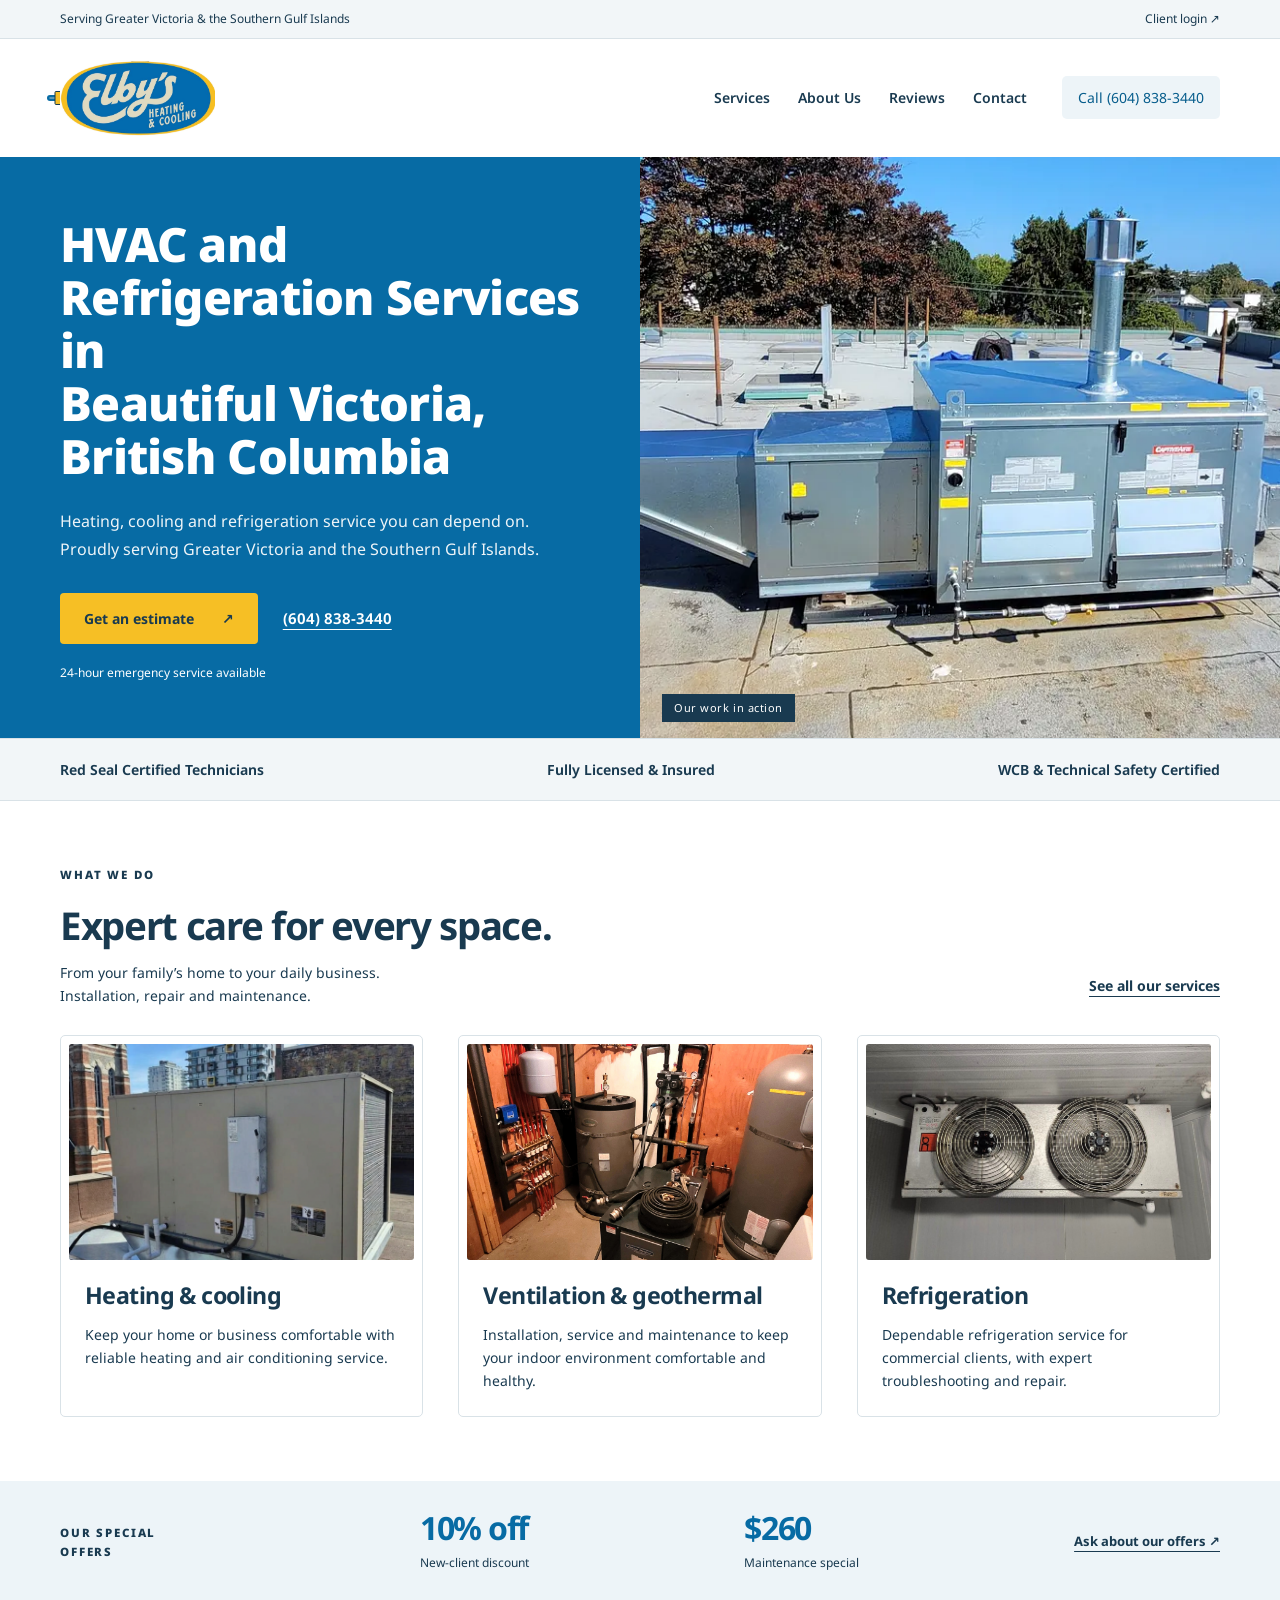
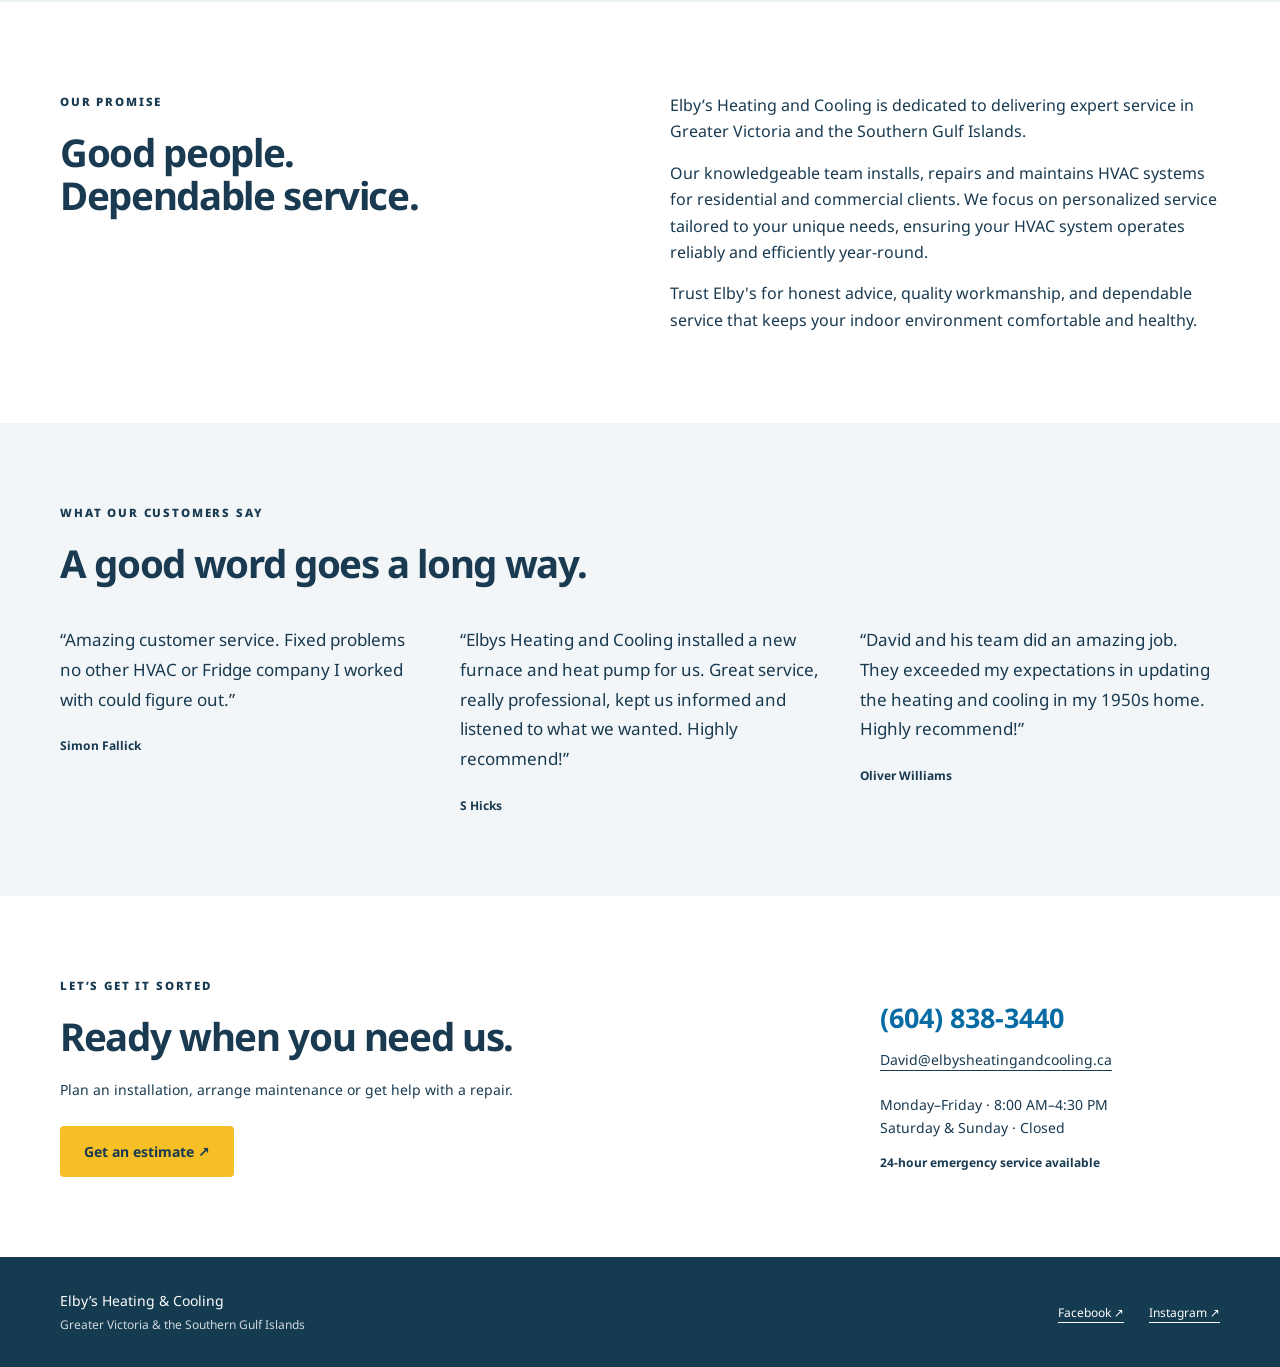
==== mockups/modern-pipe.html @ a6608c2c "Adding modern pipe variant" ====
<!doctype html>
<html lang="en">

<head>
    <meta charset="utf-8">
    <meta name="viewport" content="width=device-width, initial-scale=1">
    <meta name="robots" content="noindex">
    <title>Elby’s — Modern pipe animation preview</title>
    <link rel="stylesheet" href="style.css">
    <link rel="stylesheet" href="vintage-pipe.css">
    <link rel="stylesheet" href="modern-pipe.css">
    <script src="vintage-pipe.js" defer></script>
</head>

<body class="modern pipe-version"><a class="skip" href="#main">Skip to content</a>
    <!--<aside class="concepts" aria-label="Design concepts"><a href="index.html">Homepage concepts</a>
        <nav aria-label="Choose a visual style"><a href="vintage.html">01 Subtle vintage trade</a><a
                href="editorial.html">02 Mid-century editorial</a><a href="modern.html" aria-current="page">03 Mostly
                modern</a></nav>
    </aside>-->
    <div class="utility">
        <div class="wrap"><span>Serving Greater Victoria &amp; the Southern Gulf Islands</span><a
                href="https://clienthub.getjobber.com/client_hubs/7fed755e-a58d-40ae-a32a-76f897618acb/login/new?source=share_login">Client
                login ↗</a></div>
    </div>
    <div class="pipe-stage">
        <svg class="scroll-pipe" aria-hidden="true" focusable="false" xmlns="http://www.w3.org/2000/svg">
            <g class="pipe-run" fill="none" stroke-linecap="round" stroke-linejoin="round">
                <path class="pipe-clearance" />
                <path class="pipe-blue" />
                <path class="pipe-highlight" />
            </g>
            <g class="pipe-connections" fill="none" stroke-linecap="round" stroke-linejoin="round"></g>
            <rect class="pipe-fitting pipe-start" width="10" height="13" rx="1" />
            <rect class="pipe-fitting pipe-end" width="10" height="13" rx="1" />
        </svg>
    <header class="wrap site-header"><a class="brand" href="#" aria-label="Elby's Heating and Cooling home"><img
                src="../content/images/logo.PNG" width="1980" height="970" alt="Elby's Heating & Cooling"></a>
        <nav aria-label="Main navigation"><a href="#services">Services</a><a href="#about">About Us</a><a
                href="#reviews">Reviews</a><a href="#contact">Contact</a></nav><a class="header-call"
            href="tel:+16048383440">Call (604) 838-3440</a>
    </header>
    <main id="main">
        <section class="hero wrap" data-pipe-ports>
            <span class="hero-pipe-port hero-pipe-port--top" aria-hidden="true"></span>
            <span class="hero-pipe-port hero-pipe-port--bottom" aria-hidden="true"></span>
            <div class="hero-copy">
                <!--<p class="eyebrow">Victoria, BC · Residential &amp; commercial</p>-->
                <h1>HVAC and Refrigeration Services in<br/> Beautiful Victoria, British Columbia</h1>
                <p class="intro">Heating, cooling and refrigeration service you can depend on. Proudly serving Greater
                    Victoria and the Southern Gulf Islands.</p>
                <div class="actions"><a class="button"
                        href="https://clienthub.getjobber.com/hubs/7fed755e-a58d-40ae-a32a-76f897618acb/public/requests/2465666/embedded_new">Get
                        an estimate <span aria-hidden="true">↗</span></a><a class="phone" href="tel:+16048383440">(604)
                        838-3440</a></div>
                <p class="emergency">24-hour emergency service available</p>
            </div>
            <figure class="hero-photo"><img
                    src="../content/current-homepage_files/i04exa9ltbidveiv72bknd5ac4s3_8bOd.webp" width="916"
                    height="600" alt="Installed rooftop HVAC equipment at a local property">
                <figcaption>Our work in action</figcaption>
            </figure>
        </section>
        <section class="credentials" aria-label="Qualifications">
            <div class="wrap"><span>Red Seal Certified Technicians</span><span>Fully Licensed &amp;
                    Insured</span><span>WCB &amp; Technical Safety Certified</span></div>
        </section>
        <section class="section wrap services" id="services">
            <div class="section-heading">
                <div>
                    <p class="eyebrow">What we do</p>
                    <h2>Expert care for every space.</h2>
                    <p class="services-intro">From your family’s home to your daily business.<br>Installation, repair and maintenance.</p>
                </div>
                <a class="services-link" href="services.html">See all our services</a>
            </div>
            <div class="service-list">
                <article>
                    <img src="../content/images/Cabinet%20Photo%20Sticker%20Removal.png" width="1496" height="1496"
                        alt="Rooftop heating and cooling unit">
                    <h3>Heating &amp; cooling</h3>
                    <p>Keep your home or business comfortable with reliable heating and air conditioning service.</p>
                </article>
                <article>
                    <img src="../content/images/4.jpg" width="2256" height="4000"
                        alt="Mechanical room with insulated piping and ventilation ducts">
                    <h3>Ventilation &amp; geothermal</h3>
                    <p>Installation, service and maintenance to keep your indoor environment comfortable and healthy.
                    </p>
                </article>
                <article>
                    <img src="../content/images/WhatsApp%20Image%202026-05-13%20at%209.02.05%20AM%20(3).jpeg"
                        width="1471" height="875" alt="Twin-fan refrigeration unit inside a commercial cooler">
                    <h3>Refrigeration</h3>
                    <p>Dependable refrigeration service for commercial clients, with expert troubleshooting and repair.
                    </p>
                </article>
            </div>
        </section>
        <section class="offers">
            <div class="wrap">
                <p class="eyebrow">Our Special Offers</p>
                <p><strong>10% off</strong><span>New-client discount</span></p>
                <p><strong>$260</strong><span>Maintenance special</span></p><a
                    href="https://clienthub.getjobber.com/hubs/7fed755e-a58d-40ae-a32a-76f897618acb/public/requests/2465666/embedded_new">Ask
                    about our offers ↗</a>
            </div>
        </section>
        <section class="section wrap about" id="about">
            <div>
                <p class="eyebrow">Our Promise</p>
                <h2>Good people.<br>Dependable service.</h2>
            </div>
            <div>
                <p>Elby’s Heating and Cooling is dedicated to delivering expert service in Greater Victoria and the
                    Southern Gulf Islands.</p>
                <p>Our knowledgeable team installs, repairs and maintains HVAC systems for residential and commercial
                    clients. We focus on personalized service tailored to your unique needs, ensuring your HVAC system
                    operates reliably and efficiently year-round.</p>
                <p>Trust Elby's for honest advice, quality workmanship, and dependable service that keeps your indoor
                    environment comfortable and healthy.</p>
            </div>
        </section>
        <section class="reviews section" id="reviews">
            <div class="wrap">
                <p class="eyebrow">What our customers say</p>
                <h2>A good word goes a long way.</h2>
                <div class="quotes">
                    <figure>
                        <blockquote>“Amazing customer service. Fixed problems no other HVAC or Fridge company I worked
                            with could figure out.”</blockquote>
                        <figcaption>Simon Fallick</figcaption>
                    </figure>
                    <figure>
                        <blockquote>“Elbys Heating and Cooling installed a new furnace and heat pump for us. Great
                            service, really professional, kept us informed and listened to what we wanted. Highly
                            recommend!”</blockquote>
                        <figcaption>S Hicks</figcaption>
                    </figure>
                    <figure>
                        <blockquote>“David and his team did an amazing job. They exceeded my expectations in updating
                            the heating and cooling in my 1950s home. Highly recommend!”</blockquote>
                        <figcaption>Oliver Williams</figcaption>
                    </figure>
                </div>
            </div>
        </section>
        <section class="contact section wrap" id="contact">
            <div>
                <p class="eyebrow">Let’s get it sorted</p>
                <h2>Ready when you need us.</h2>
                <p>Plan an installation, arrange maintenance or get help with a repair.</p><a class="button"
                    href="https://clienthub.getjobber.com/hubs/7fed755e-a58d-40ae-a32a-76f897618acb/public/requests/2465666/embedded_new">Get
                    an estimate ↗</a>
            </div>
            <address><a class="contact-phone" href="tel:+16048383440">(604) 838-3440</a><a
                    href="mailto:David@elbysheatingandcooling.ca">David@elbysheatingandcooling.ca</a>
                <p>Monday–Friday · 8:00 AM–4:30 PM<br>Saturday &amp; Sunday · Closed</p><strong>24-hour emergency
                    service available</strong>
            </address>
        </section>
    </main>
    </div>
    <footer>
        <div class="wrap">
            <p>Elby’s Heating &amp; Cooling<br><span>Greater Victoria &amp; the Southern Gulf Islands</span></p>
            <div><a href="https://www.facebook.com/ElbysHeatingAndCooling">Facebook ↗</a><a
                    href="https://www.instagram.com/elbysheatingandcooling">Instagram ↗</a></div>
        </div>
    </footer>
</body>

</html>
---- mockups/style.css ----
@font-face {
    font-family: "Noto Sans";
    src: url("../fonts/NotoSans-VariableFont_wdth,wght.ttf") format("truetype");
    font-style: normal;
    font-weight: 100 900;
    font-display: swap
}

@font-face {
    font-family: "Source Serif 4";
    src: url("../fonts/Source_Serif_4/SourceSerif4-VariableFont_opsz,wght.ttf") format("truetype");
    font-style: normal;
    font-weight: 200 900;
    font-display: swap
}

:root {
    --blue: #076ba4;
    --navy: #153b50;
    --gold: #f6bf25;
    --cream: #f7f3e7;
    --ink: #203b49;
    --line: #c9c9b8;
    --paper: #fffdf6;
    --width: 1160px
}

* {
    box-sizing: border-box
}

html {
    scroll-behavior: smooth;
    scroll-padding-top: 20px
}

body {
    margin: 0;
    background: var(--cream);
    color: var(--ink);
    font: 16px/1.65 "Noto Sans", system-ui, sans-serif
}

a {
    color: inherit;
    text-underline-offset: 5px
}

a:hover {
    text-decoration-thickness: 2px
}

a:focus-visible {
    outline: 3px solid var(--blue);
    outline-offset: 5px
}

img {
    display: block;
    max-width: 100%;
    height: auto
}

figure {
    margin: 0
}

h1,
h2,
h3,
p {
    margin: 0
}

h1,
h2,
h3 {
    line-height: 1.12
}

h1 {
    font-size: clamp(2.3rem, 4.2vw, 3.7rem);
    letter-spacing: -.015em
}

h2 {
    font-size: clamp(1.9rem, 3vw, 2.65rem);
    letter-spacing: -.035em
}

h3 {
    font-size: 1.45rem;
    letter-spacing: -.025em
}

.wrap {
    width: min(var(--width), calc(100% - 80px));
    margin-inline: auto
}

.section {
    padding-block: 80px
}

.eyebrow {
    text-transform: uppercase;
    font-size: .72rem;
    letter-spacing: .16em;
    font-weight: 850;
    margin-bottom: 20px
}

.skip {
    position: absolute;
    top: -80px;
    z-index: 9;
    background: white;
    padding: 15px
}

.skip:focus {
    top: 0
}

.concepts {
    padding: 10px 24px;
    background: #192b35;
    color: white;
    display: flex;
    align-items: center;
    justify-content: space-between;
    gap: 15px;
    font-size: 12px
}

.concepts>a {
    text-decoration: none;
    font-weight: 700
}

.concepts nav {
    display: flex;
    gap: 8px
}

.concepts nav a {
    text-decoration: none;
    padding: 5px 12px;
    border: 1px solid #73818a;
    border-radius: 3px
}

.concepts a[aria-current] {
    background: #fff;
    color: #192b35
}

.utility {
    font-size: 12px;
    border-bottom: 1px solid var(--line);
    padding: 9px 0
}

.utility .wrap {
    display: flex;
    justify-content: space-between
}

.utility a {
    text-decoration: none
}

.site-header {
    display: flex;
    align-items: center;
    gap: 35px;
    min-height: 126px
}

.brand {
    margin-right: auto
}

.brand img {
    width: 174px
}

.site-header nav {
    display: flex;
    gap: 28px;
    font-size: 14px;
    font-weight: 600
}

.site-header nav a {
    text-decoration: none
}

.header-call {
    font-size: 14px;
    text-decoration: none;
    /* border-bottom: 2px solid var(--gold); */
    padding: 7px 0
}

.hero {
    display: grid;
    grid-template-columns: 1fr 1fr;
    gap: 55px;
    align-items: center;
    padding-top: 35px;
    padding-bottom: 60px
}

.intro {
    font-size: 17px;
    line-height: 1.75;
    max-width: 480px;
    margin-top: 25px
}

.actions {
    display: flex;
    align-items: center;
    gap: 25px;
    margin-top: 30px;
    flex-wrap: wrap
}

.button {
    display: inline-flex;
    gap: 28px;
    align-items: center;
    justify-content: center;
    background: var(--blue);
    color: white;
    padding: 14px 24px;
    text-decoration: none;
    font-weight: 700;
    font-size: 14px;
    min-height: 48px
}

.phone {
    font-size: 15px;
    font-weight: 650
}

.emergency {
    font-size: 12px;
    margin-top: 19px
}

.hero-photo img {
    width: 100%;
    height: 390px;
    object-fit: cover
}

.hero-photo figcaption {
    font-size: 11px;
    padding-top: 10px;
    letter-spacing: .05em
}

.credentials {
    border-block: 1px solid var(--line);
    font-size: 14px;
    font-weight: 650
}

.credentials .wrap {
    display: flex;
    justify-content: space-between;
    gap: 20px;
    padding-block: 19px
}

.section-heading {
    display: flex;
    justify-content: space-between;
    align-items: end;
    gap: 30px;
    margin-bottom: 38px
}

.section-heading>p {
    font-size: 14px;
    max-width: 350px
}

.service-list {
    display: grid;
    grid-template-columns: repeat(3, 1fr);
    gap: 35px
}

.service-list article {
    border-top: 2px solid var(--ink);
    padding-top: 20px
}

.number {
    font-size: 12px;
    letter-spacing: .08em
}

.service-list h3 {
    margin-top: 24px;
    margin-bottom: 15px
}

.service-list p {
    font-size: 14px;
    margin-bottom: 22px
}

.service-list a {
    font-size: 13px;
    font-weight: 700
}

.offers {
    background: var(--gold);
    padding-block: 28px
}

.offers .wrap {
    display: flex;
    align-items: center;
    justify-content: space-between;
    gap: 30px
}

.offers .eyebrow {
    margin: 0;
    max-width: 145px
}

.offers strong {
    font-size: 32px;
    line-height: 1.2;
    display: block;
    letter-spacing: -.04em
}

.offers span {
    font-size: 12px
}

.offers a {
    font-size: 13px;
    font-weight: 700
}

.about {
    display: grid;
    grid-template-columns: 1fr 1fr;
    gap: 60px
}

.about>div>p+p {
    margin-top: 15px
}

.reviews {
    background: var(--paper);
    border-block: 1px solid var(--line)
}

.quotes {
    display: grid;
    grid-template-columns: repeat(3, 1fr);
    gap: 40px;
    margin-top: 40px
}

blockquote {
    margin: 0;
    font: 20px/1.6 Georgia, serif
}

.quotes figcaption {
    font-size: 12px;
    font-weight: 700;
    margin-top: 22px
}

.contact {
    display: flex;
    justify-content: space-between;
    gap: 60px
}

.contact h2+p {
    margin-top: 20px;
    margin-bottom: 25px;
    font-size: 14px
}

.contact address {
    font-style: normal;
    font-size: 14px;
    padding-top: 20px;
    min-width: 340px
}

.contact address>a {
    display: block;
    overflow-wrap: anywhere
}

.contact-phone {
    font-size: 27px;
    font-weight: 700;
    text-decoration: none;
    margin-bottom: 8px
}

.contact address p {
    margin-top: 22px;
    margin-bottom: 10px
}

.contact address strong {
    font-size: 12px
}

footer {
    background: var(--navy);
    color: var(--cream);
    padding-block: 32px;
    font-size: 14px
}

footer .wrap {
    display: flex;
    justify-content: space-between;
    align-items: center;
    gap: 20px
}

footer span {
    font-size: 12px;
    opacity: .8
}

footer a {
    font-size: 12px;
    margin-left: 25px
}

/* 01 — sign-inspired typography, double rules, framed work photography */
.vintage h1,
.vintage h2,
.vintage h3 {
    font-family: "Source Serif 4", Georgia, serif;
    font-weight: 700
}

.vintage blockquote {
    font-family: "Source Serif 4", Georgia, serif
}

.vintage .site-header {
    /* border-bottom: 4px double var(--ink) */
}

.vintage .hero {
    padding-top: 48px
}

.vintage .hero-photo {
    padding: 10px;
    background: #fffdf6;
    border: 1px solid var(--line);
    box-shadow: 7px 7px 0 #dfdcca
}

.vintage .hero-photo img {
    height: 480px
}

.vintage .credentials {
    background: var(--blue);
    color: white;
    border-block: 4px double var(--cream)
}

.vintage .button {
    background: var(--gold);
    color: var(--navy);
    border: 1px solid var(--navy);
    box-shadow: 3px 3px 0 var(--navy)
}

:is(.vintage, .modern) .services {
    padding-block: clamp(45px, 5vw, 64px)
}

:is(.vintage, .modern) .section-heading {
    margin-bottom: 28px
}

:is(.vintage, .modern) .services-intro {
    margin-top: 14px;
    font-size: 14px
}

.vintage .service-list article {
    border: 0;
    padding-top: 0
}

:is(.vintage, .modern) .service-list img {
    width: 100%;
    aspect-ratio: 8 / 5;
    object-fit: cover
}

.vintage .service-list img {
    border: 6px solid var(--paper);
    outline: 1px solid var(--line)
}

:is(.vintage, .modern) .service-list h3 {
    margin-top: 22px
}

:is(.vintage, .modern) .service-list p {
    margin-bottom: 0
}

:is(.vintage, .modern) .services-link {
    display: inline-flex;
    align-items: center;
    gap: 14px;
    min-height: 44px;
    flex-shrink: 0;
    font-size: 14px;
    font-weight: 700
}

/* 02 — large editorial title, asymmetric photographic composition, print-ad detailing */
.editorial {
    --cream: #f1ead8;
    --paper: #f7f2e7;
    --ink: #153c51;
    --line: #b5b09e;
    --width: 1120px
}

.editorial .utility {
    background: var(--blue);
    color: #fff;
    border: 0
}

.editorial .site-header {
    min-height: 112px;
    border-bottom: 1px solid var(--ink)
}

.editorial .brand img {
    width: 150px
}

.editorial .header-call {
    border: 1px solid var(--ink);
    padding: 9px 15px
}

.editorial .hero {
    display: block;
    padding-top: 22px;
    padding-bottom: 50px
}

.editorial-top {
    display: flex;
    justify-content: space-between;
    border-bottom: 1px solid var(--ink);
    padding-bottom: 13px;
    margin-bottom: 28px
}

.editorial-top .eyebrow {
    margin: 0
}

.issue {
    font: italic 14px Georgia, serif
}

.editorial .hero-copy {
    display: grid;
    grid-template-columns: 1.8fr 1fr;
    column-gap: 60px;
    align-items: center
}

.editorial .hero-copy>.eyebrow {
    grid-column: 1/-1;
    margin-bottom: 10px
}

.editorial h1 {
    font-family: Georgia, serif;
    font-weight: 400;
    font-size: clamp(2.8rem, 5.5vw, 5rem);
    line-height: 1.02;
    letter-spacing: -.055em
}

.editorial h2,
.editorial h3 {
    font-family: Georgia, serif;
    font-weight: 400
}

.editorial .hero-copy .intro {
    font-size: 15px;
    margin: 0;
    padding-left: 25px;
    border-left: 1px solid var(--ink)
}

.editorial-bottom {
    display: grid;
    grid-template-columns: 1.8fr 1fr;
    gap: 60px;
    margin-top: 36px;
    align-items: center
}

.editorial .hero-photo img {
    height: 310px
}

.editorial .hero-photo figcaption {
    text-transform: uppercase;
    font-size: 10px
}

.editorial-note {
    display: flex;
    flex-direction: column;
    align-items: start
}

.seal {
    border: 2px solid var(--blue);
    border-radius: 50%;
    width: 115px;
    height: 115px;
    display: flex;
    align-items: center;
    justify-content: center;
    text-align: center;
    font: italic 20px/1.1 Georgia, serif;
    transform: rotate(9deg);
    margin-bottom: 22px
}

.editorial-note>p {
    font: 20px/1.5 Georgia, serif
}

.editorial .actions {
    margin-top: 25px;
    gap: 15px
}

.editorial .phone {
    font-size: 13px
}

.editorial .button {
    border-radius: 0;
    background: var(--ink)
}

.editorial .credentials {
    border-block: 1px solid var(--ink)
}

.editorial .offers {
    border-block: 1px solid var(--ink)
}

.editorial .service-list article {
    border-top-width: 1px
}

.editorial .number {
    font: italic 18px Georgia, serif
}

.editorial blockquote {
    font-size: 22px
}

.editorial .contact {
    border-top: 1px solid var(--ink)
}

/* 03 — crisp white space, blue feature panel, minimal ornament */
.modern {
    --cream: #fff;
    --paper: #f2f6f8;
    --ink: #193a50;
    --line: #d9e2e7;
    --width: 1160px
}

.modern .utility {
    background: #f2f6f8
}

.modern .site-header {
    min-height: 118px
}

.modern .brand img {
    width: 155px
}

.modern .header-call {
    border: 0;
    border-radius: 5px;
    background: #edf4f8;
    color: #075d8c;
    padding: 10px 16px
}

.modern .hero {
    background: var(--blue);
    color: white;
    width: 100%;
    padding: 0;
    gap: 0;
    grid-template-columns: 1fr 1fr;
    align-items: stretch
}

.modern .hero-copy {
    padding: 60px 42px 55px max(40px, calc((100vw - 1160px)/2))
}

.modern h1 {
    font-size: clamp(2.3rem, 3.7vw, 3.4rem);
    font-weight: 850
}

.modern .intro {
    font-size: 16px;
    color: #fff;
    opacity: .93
}

.modern .hero-photo {
    position: relative;
    min-height: 460px
}

.modern .hero-photo img {
    width: 100%;
    height: 100%;
    object-fit: cover;
    position: absolute;
    inset: 0
}

.modern .hero-photo figcaption {
    position: absolute;
    bottom: 16px;
    left: 22px;
    background: #193a50;
    color: white;
    padding: 5px 12px
}

.modern .button {
    background: var(--gold);
    color: #193a50;
    border-radius: 4px
}

.modern .credentials {
    background: #f2f6f8
}

.modern .service-list article {
    border: 1px solid var(--line);
    padding: 26px;
    border-radius: 5px
}

.modern .service-list img {
    border-radius: 3px
}

.modern .offers {
    background: #edf4f8;
    border-left: 0
}

.modern .offers strong {
    color: #076ba4
}

.modern .about {
    padding-top: 90px;
    padding-bottom: 90px
}

.modern .reviews {
    border: 0
}

.modern blockquote {
    font: 17px/1.75 "Noto Sans", system-ui, sans-serif
}

.modern .contact-phone {
    color: var(--blue)
}

@media(min-width:1600px) {
    .modern .hero-copy {
        padding-right: 70px
    }
}

@media(max-width:1000px) {
    .wrap {
        width: calc(100% - 48px)
    }

    .site-header {
        gap: 20px
    }

    .site-header nav {
        gap: 18px
    }

    .header-call {
        display: none
    }

    .hero {
        gap: 30px
    }

    .hero-photo img {
        height: 355px
    }

    .concepts {
        align-items: start
    }

    .concepts nav {
        flex-wrap: wrap;
        justify-content: end
    }

    .credentials .wrap {
        font-size: 14px
    }

    .service-list {
        gap: 20px
    }

    .editorial .hero-copy,
    .editorial-bottom {
        gap: 30px
    }

    .modern .hero-copy {
        padding: 40px 25px
    }

    .modern .hero-photo {
        min-height: 490px
    }

    .offers .wrap {
        gap: 20px
    }

    .contact {
        gap: 30px
    }

    .contact address {
        min-width: 290px
    }
}

@media(max-width:650px) {
    :is(.vintage, .modern) .services-link {
        margin-top: 10px
    }

    html {
        scroll-behavior: auto
    }

    .wrap {
        width: calc(100% - 36px)
    }

    .concepts {
        display: block;
        padding: 12px 18px
    }

    .concepts nav {
        justify-content: start;
        margin-top: 9px;
        gap: 5px
    }

    .concepts nav a {
        font-size: 10px;
        padding: 5px 7px
    }

    .utility {
        font-size: 10px
    }

    .utility .wrap {
        gap: 15px
    }

    .utility span {
        max-width: 235px
    }

    .utility a {
        white-space: nowrap
    }

    .site-header {
        min-height: 125px;
        flex-wrap: wrap;
        justify-content: center;
        gap: 12px;
        padding-block: 15px
    }

    .brand {
        margin: 0
    }

    .brand img,
    .modern .brand img,
    .editorial .brand img {
        width: 135px
    }

    .site-header nav {
        justify-content: center;
        gap: 25px;
        font-size: 12px;
        width: 100%
    }

    .hero,
    .vintage .hero {
        grid-template-columns: 1fr;
        padding-top: 30px;
        padding-bottom: 35px;
        gap: 30px
    }

    h1 {
        font-size: 2.65rem
    }

    .intro {
        font-size: 15px;
        margin-top: 20px
    }

    .eyebrow {
        font-size: 10px;
        margin-bottom: 15px
    }

    .hero-photo img,
    .vintage .hero-photo img {
        height: 250px
    }

    .actions {
        gap: 20px
    }

    .credentials .wrap {
        flex-wrap: wrap;
        gap: 8px 18px;
        justify-content: center;
        text-align: center;
        padding-block: 16px;
        font-size: 10px
    }

    .section {
        padding-block: 45px
    }

    .section-heading {
        display: block;
        margin-bottom: 25px
    }

    .section-heading>p {
        margin-top: 20px
    }

    .service-list,
    .quotes {
        grid-template-columns: 1fr;
        gap: 28px
    }

    .service-list h3 {
        margin-top: 12px
    }

    .service-list p {
        margin-bottom: 12px
    }

    .offers .wrap {
        display: grid;
        grid-template-columns: 1fr 1fr;
        gap: 22px
    }

    .offers .eyebrow {
        grid-column: 1/-1;
        max-width: none
    }

    .offers a {
        grid-column: 1/-1
    }

    .offers strong {
        font-size: 28px
    }

    .about {
        grid-template-columns: 1fr;
        gap: 25px
    }

    .quotes {
        margin-top: 30px
    }

    .quotes figure+figure {
        padding-top: 24px;
        border-top: 1px solid var(--line)
    }

    blockquote {
        font-size: 20px
    }

    .contact {
        display: block
    }

    .contact address {
        padding-top: 35px;
        min-width: 0;
        font-size: 12px
    }

    .contact-phone {
        font-size: 25px
    }

    footer .wrap {
        display: block
    }

    footer a {
        display: inline-block;
        margin: 15px 22px 0 0
    }

    .editorial-top {
        gap: 20px
    }

    .issue {
        font-size: 11px
    }

    .editorial .hero-copy {
        display: block
    }

    .editorial h1 {
        font-size: 3.1rem
    }

    .editorial .hero-copy .intro {
        margin-top: 24px;
        padding-left: 15px
    }

    .editorial-bottom {
        grid-template-columns: 1fr;
        gap: 25px
    }

    .editorial .hero-photo img {
        height: 230px
    }

    .editorial-note {
        display: grid;
        grid-template-columns: 100px 1fr;
        gap: 15px;
        align-items: center
    }

    .seal {
        width: 90px;
        height: 90px;
        font-size: 17px;
        margin: 0
    }

    .editorial-note>p {
        font-size: 17px
    }

    .editorial .actions {
        grid-column: 1/-1;
        margin-top: 8px
    }

    .modern .hero {
        display: flex;
        flex-direction: column;
        padding: 0;
        gap: 0
    }

    .modern .hero-copy {
        padding: 35px 24px
    }

    .modern .hero-photo {
        min-height: 270px
    }

    .modern h1 {
        font-size: 2.55rem
    }

    .modern .about {
        padding-block: 45px
    }

    .modern .hero-photo figcaption {
        font-size: 10px
    }

    .modern .service-list article {
        padding: 22px
    }
}

@media(prefers-reduced-motion:reduce) {
    html {
        scroll-behavior: auto
    }

    .seal {
        transform: none
    }
}

.editorial .seal {
    font-size: 17px
}

@media(max-width:650px) {
    .editorial .seal {
        font-size: 14px
    }
}
---- mockups/vintage-pipe.css ----
/* This experiment shares the original vintage design; only its pipe gutter changes. */
.pipe-version .wrap {
    width: min(var(--width), calc(100% - 96px));
}

.pipe-stage {
    position: relative;
    isolation: isolate;
}

.scroll-pipe {
    position: absolute;
    top: 0;
    left: 0;
    z-index: 1;
    display: block;
    overflow: visible;
    pointer-events: none;
    visibility: hidden;
}

.scroll-pipe[data-ready] {
    visibility: visible;
}

.pipe-clearance {
    stroke: var(--cream);
    stroke-width: 10;
}

.pipe-blue {
    stroke: var(--blue);
    stroke-width: 6;
}

.pipe-highlight {
    stroke: #78a9bc;
    stroke-width: 1.5;
}

/* Keep the tees joined to the trunk without a clearance stroke cutting across it. */
.pipe-branch .pipe-clearance {
    stroke: none;
}

.pipe-fitting {
    fill: var(--gold);
    stroke: var(--navy);
    stroke-width: 1;
}

.pipe-version .brand {
    position: relative;
    z-index: 2;
}

@media (max-width: 1000px) {
    .pipe-version .wrap {
        width: calc(100% - 80px);
    }
}

@media (max-width: 650px) {
    .pipe-version .wrap {
        width: calc(100% - 36px);
    }

    .scroll-pipe {
        display: none;
    }
}

@media (prefers-reduced-motion: reduce) {
    html {
        scroll-behavior: auto;
    }
}
---- mockups/modern-pipe.css ----
/* Keep the full-width hero in front of the pipe; credentials leave it visible again. */
.modern.pipe-version .hero {
    width: 100%;
    margin-inline: 0;
    position: relative;
    z-index: 2;
}

.hero-pipe-port {
    display: none;
    position: absolute;
    left: var(--pipe-port-left);
    width: 14px;
    height: 8px;
    transform: translateX(-50%);
    background: var(--gold);
    border-radius: 2px;
    pointer-events: none;
}

.hero-pipe-port--top {
    top: -4px;
}

.hero-pipe-port--bottom {
    bottom: -4px;
}

@media (min-width: 651px) {
    .hero[data-pipe-ready] .hero-pipe-port.is-reached {
        display: block;
    }
}

.modern.pipe-version .hero-copy {
    padding-left: max(48px, calc((100vw - var(--width)) / 2));
}

.modern.pipe-version .service-list article {
    padding: 8px 8px 24px;
}

.modern.pipe-version .service-list :is(h3, p) {
    margin-inline: 16px;
}

@media (max-width: 1000px) {
    .modern.pipe-version .hero-copy {
        padding-left: 40px;
    }
}

@media (max-width: 650px) {
    .modern.pipe-version .hero-copy {
        padding-left: 24px;
    }
}
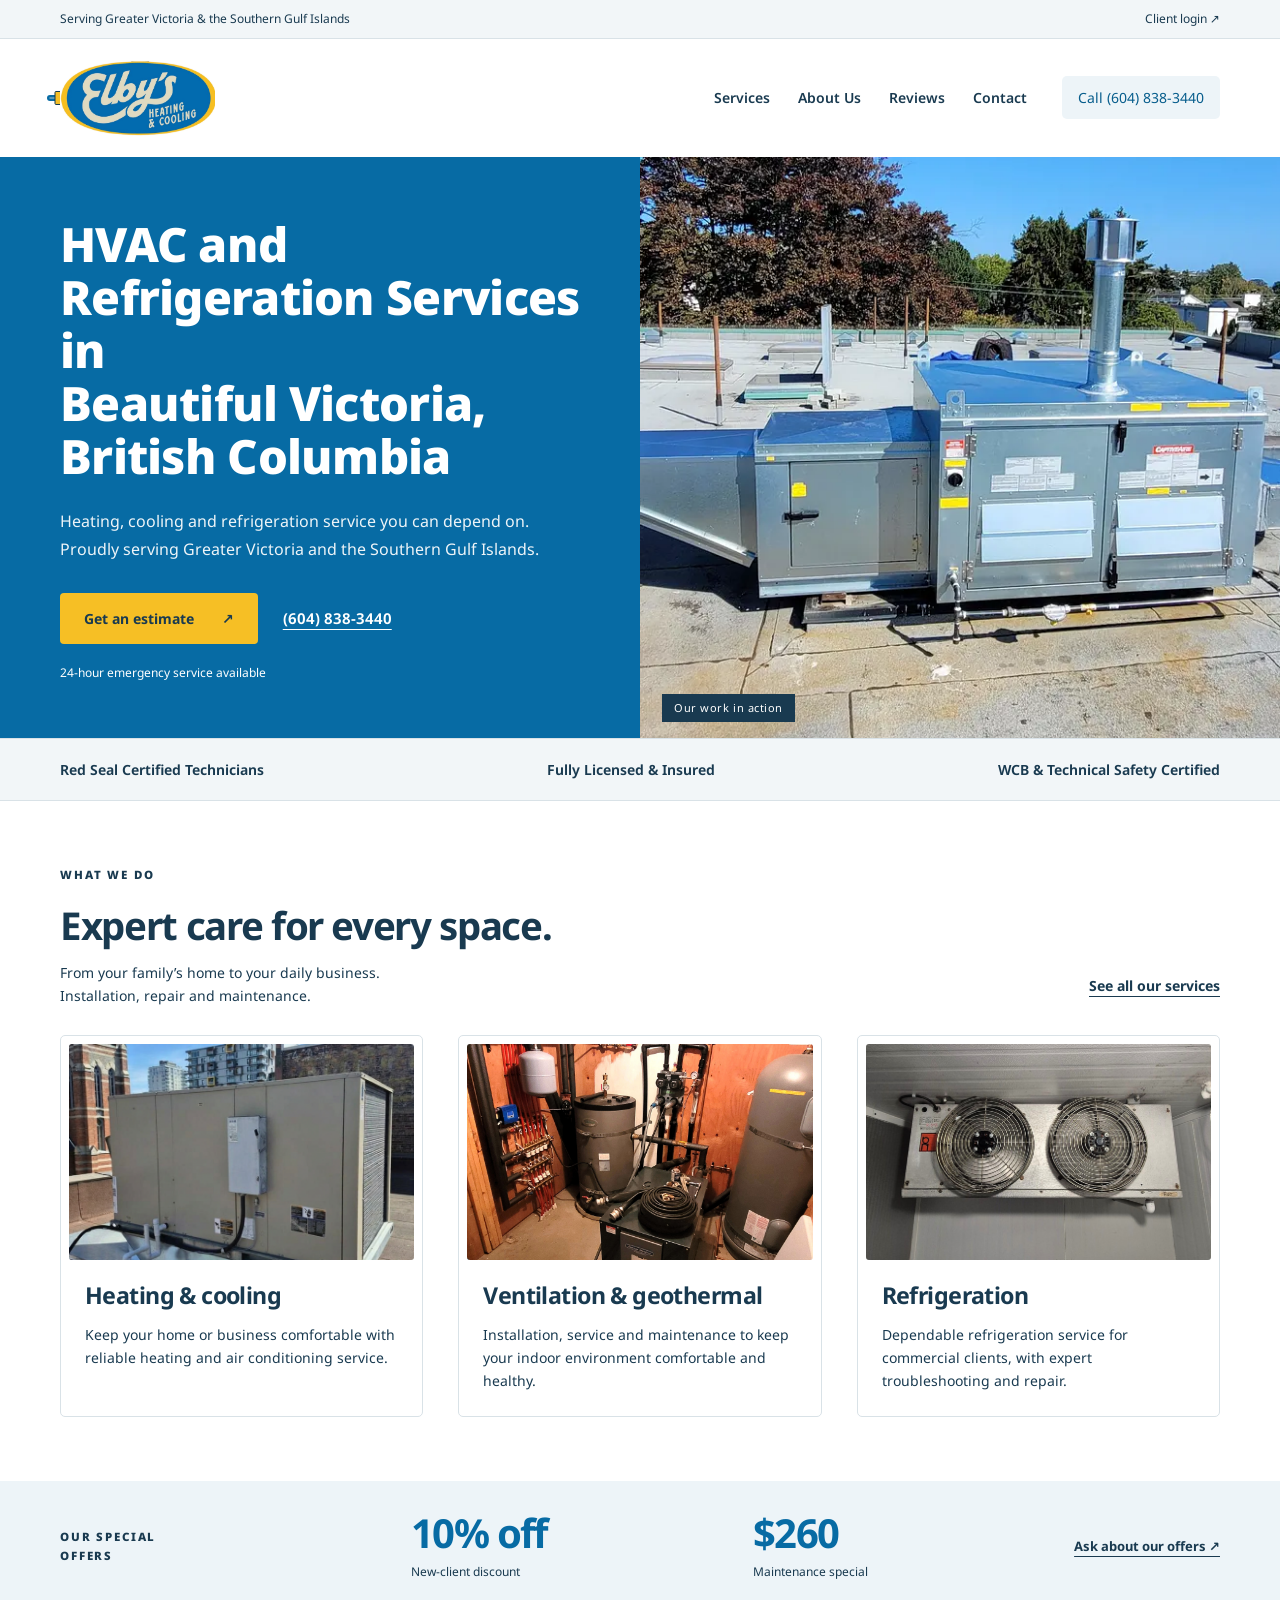
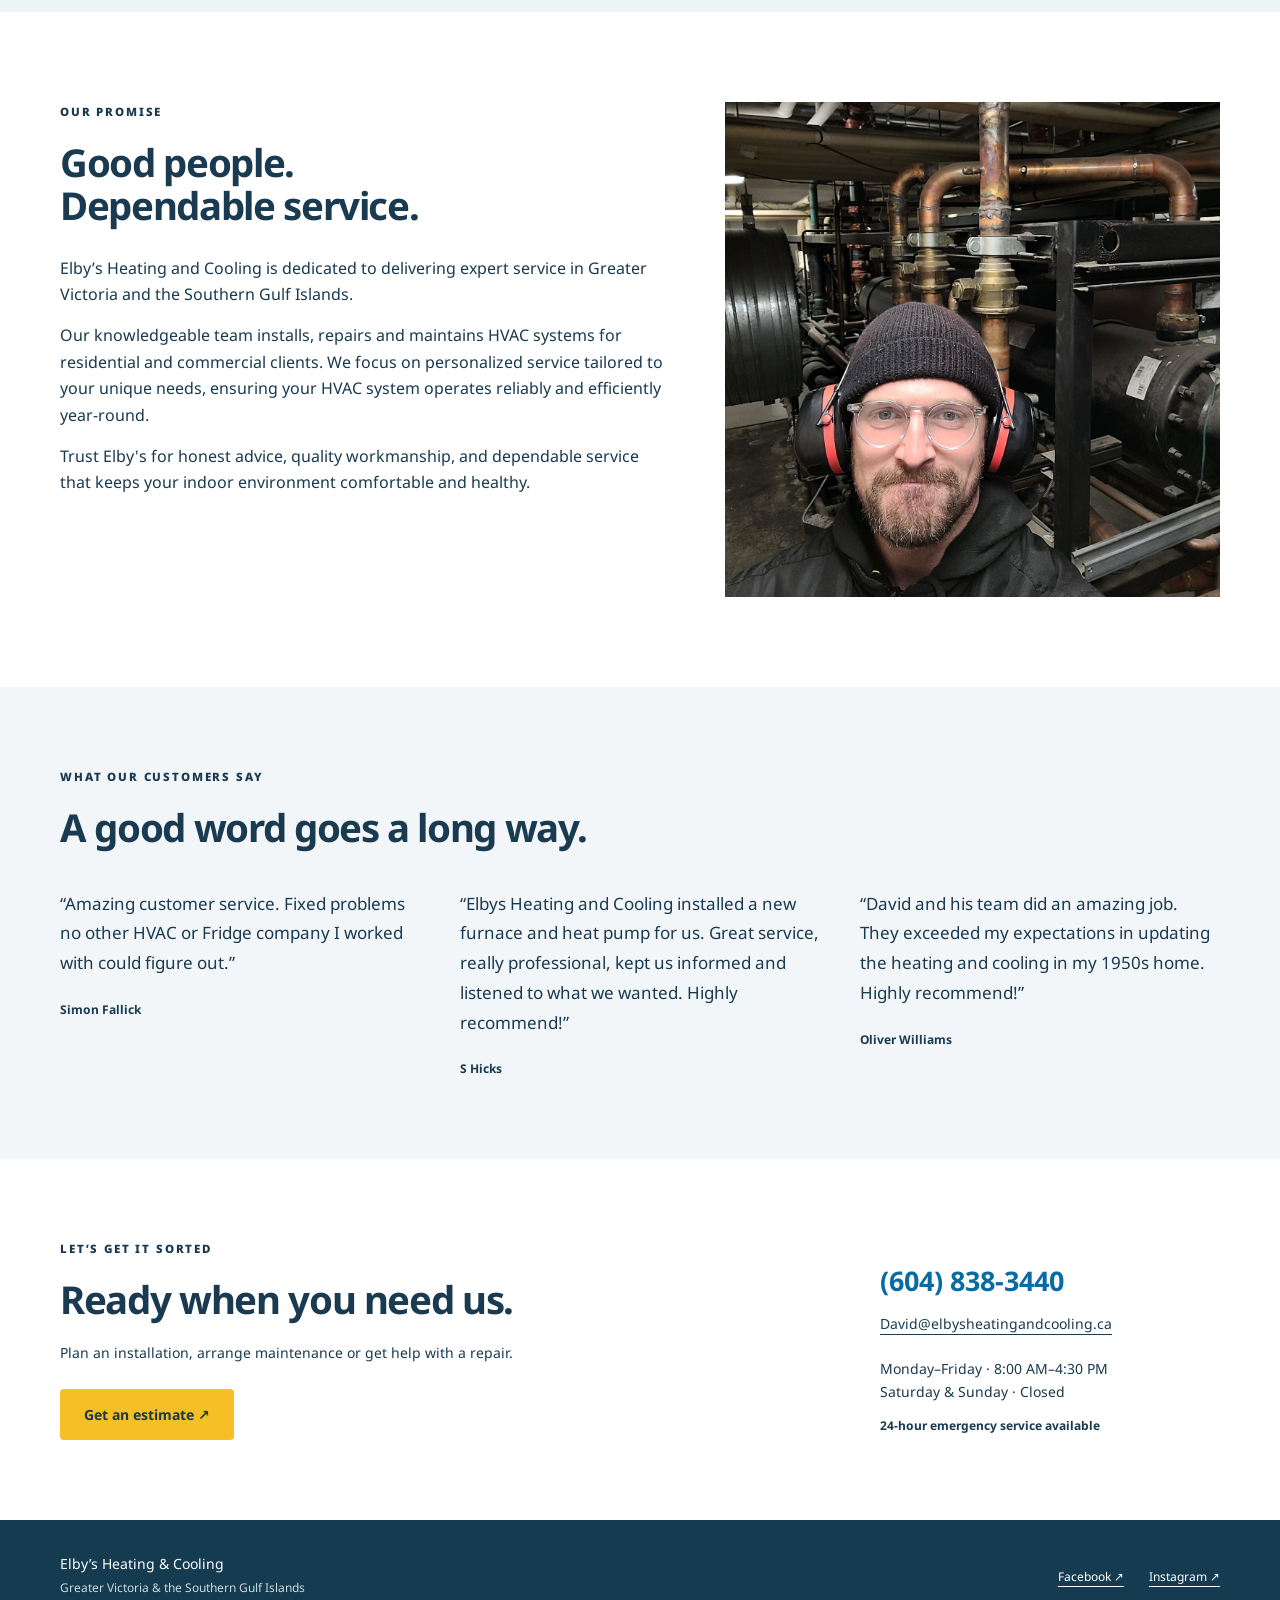
==== commit 9d91305a: "Adding photo, tweaking vintage style page." ====
--- a/mockups/modern-pipe.html
+++ b/mockups/modern-pipe.html
@@ -107,11 +107,13 @@
             </div>
         </section>
         <section class="section wrap about" id="about">
-            <div>
+            <div class="about-heading">
                 <p class="eyebrow">Our Promise</p>
                 <h2>Good people.<br>Dependable service.</h2>
             </div>
-            <div>
+            <img class="about-owner" src="../content/images/work%20pic%202.jpg" width="2736" height="3648"
+                alt="Elby’s owner wearing hearing protection beside mechanical pipework" loading="lazy" decoding="async">
+            <div class="about-copy">
                 <p>Elby’s Heating and Cooling is dedicated to delivering expert service in Greater Victoria and the
                     Southern Gulf Islands.</p>
                 <p>Our knowledgeable team installs, repairs and maintains HVAC systems for residential and commercial
--- a/mockups/style.css
+++ b/mockups/style.css
@@ -338,7 +338,7 @@
 }
 
 .offers strong {
-    font-size: 32px;
+    font-size: 40px;
     line-height: 1.2;
     display: block;
     letter-spacing: -.04em
@@ -470,7 +470,8 @@
     padding-top: 48px
 }
 
-.vintage .hero-photo {
+.vintage .hero-photo,
+.vintage .about-owner-card {
     padding: 10px;
     background: #fffdf6;
     border: 1px solid var(--line);
--- a/mockups/vintage-pipe.css
+++ b/mockups/vintage-pipe.css
@@ -54,9 +54,55 @@
     z-index: 2;
 }
 
+.pipe-version .about {
+    grid-template-columns: minmax(0, 1.1fr) minmax(0, .9fr);
+    grid-template-rows: auto 1fr;
+    grid-template-areas:
+        "heading photo"
+        "copy photo";
+    gap: 28px 60px;
+    align-items: start;
+}
+
+.pipe-version .about-heading {
+    grid-area: heading;
+}
+
+.pipe-version .about-copy {
+    grid-area: copy;
+}
+
+.pipe-version .about-owner-card {
+    grid-area: photo;
+}
+
+.pipe-version .about-owner {
+    grid-area: photo;
+    width: 100%;
+    height: auto;
+    aspect-ratio: 1;
+    object-fit: cover;
+    object-position: center 75%;
+}
+
+@media (min-width: 1001px) {
+    .vintage.pipe-version .hero {
+        grid-template-columns: minmax(0, .9fr) minmax(0, 1.1fr);
+        gap: 32px;
+    }
+
+    .vintage.pipe-version .hero-photo img {
+        height: 560px;
+    }
+}
+
 @media (max-width: 1000px) {
     .pipe-version .wrap {
         width: calc(100% - 80px);
+    }
+
+    .pipe-version .about {
+        column-gap: 32px;
     }
 }
 
@@ -68,6 +114,20 @@
     .scroll-pipe {
         display: none;
     }
+
+    .vintage.pipe-version .hero-photo img {
+        height: clamp(250px, 75vw, 360px);
+    }
+
+    .pipe-version .about {
+        grid-template-columns: minmax(0, 1fr);
+        grid-template-rows: auto;
+        grid-template-areas:
+            "heading"
+            "photo"
+            "copy";
+        gap: 24px;
+    }
 }
 
 @media (prefers-reduced-motion: reduce) {
